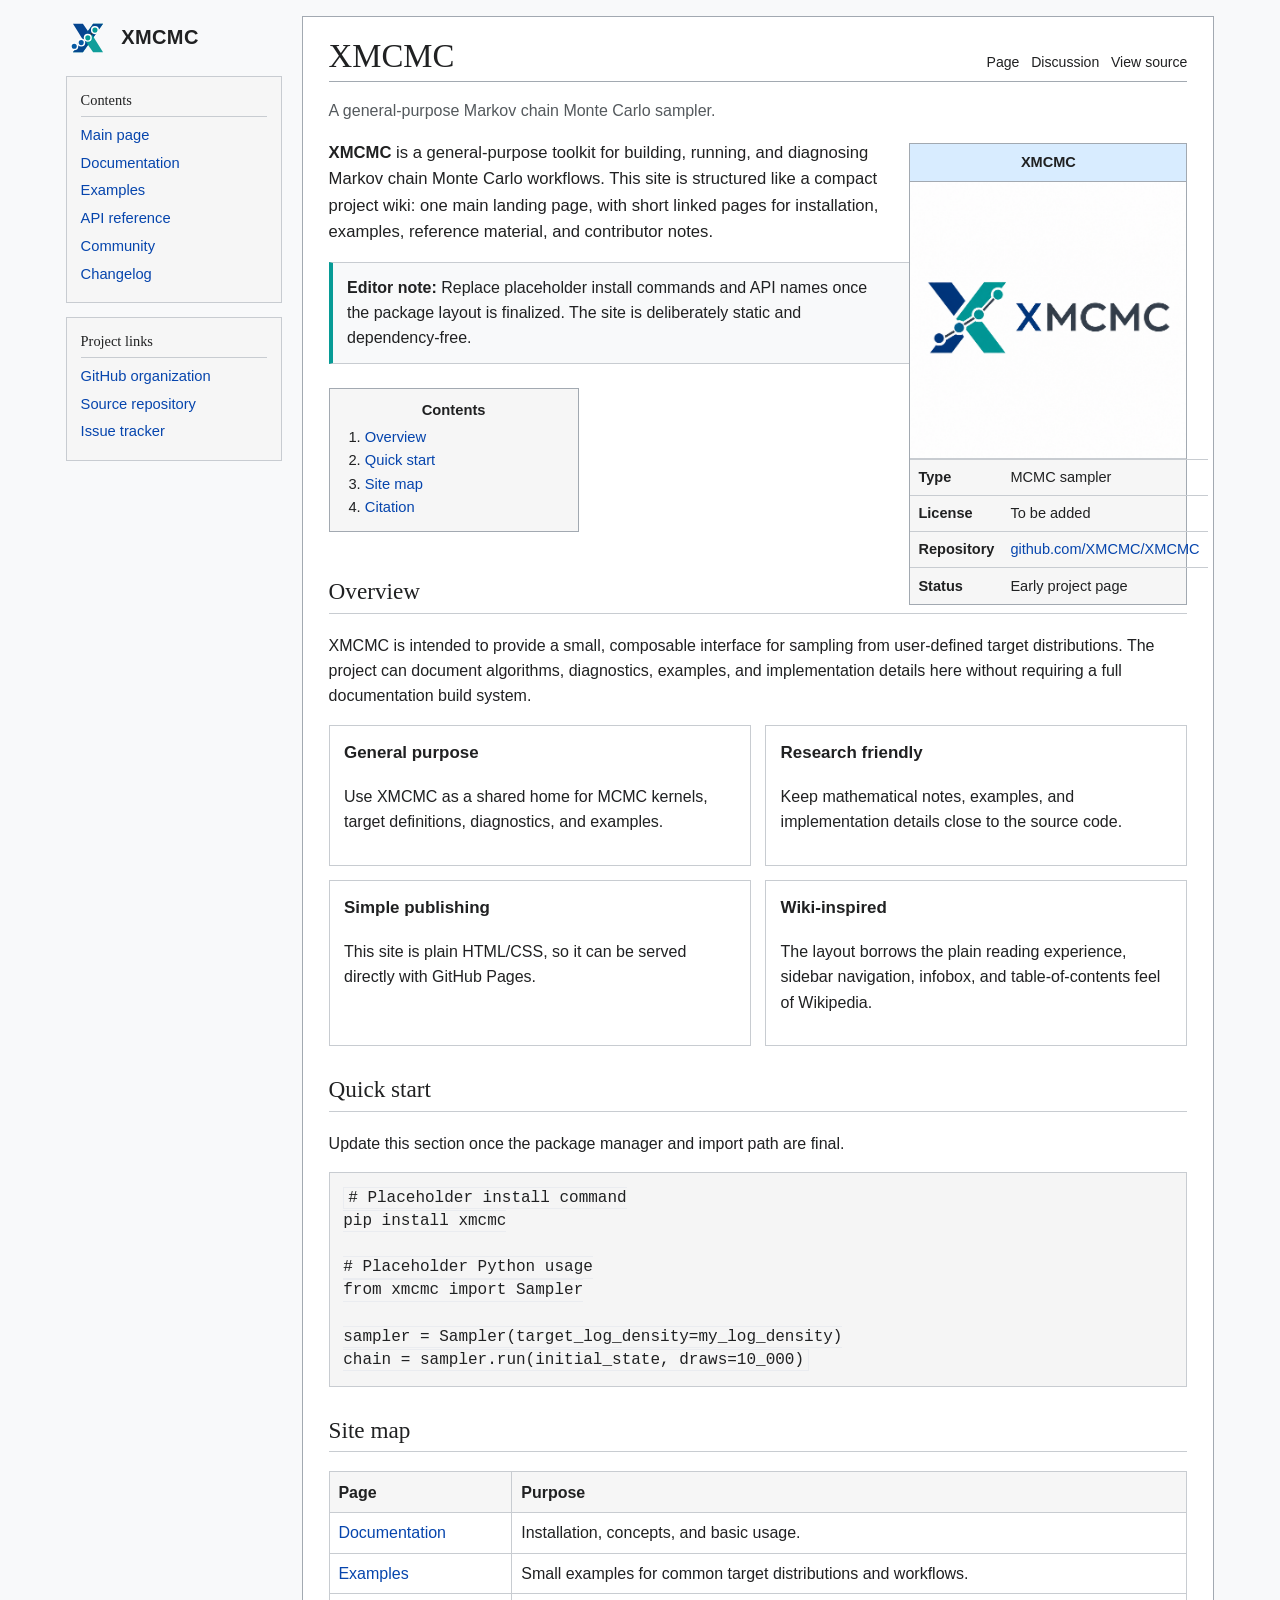
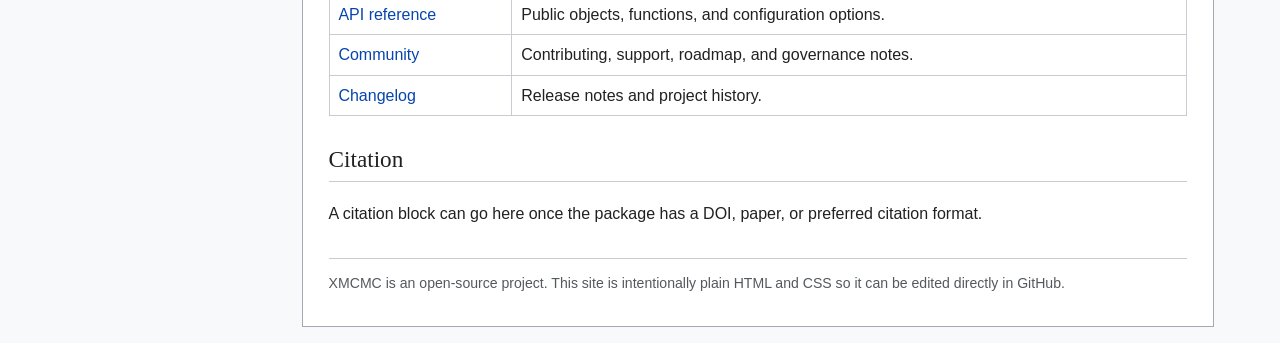
==== index.html @ cd8ca116 "first commit" ====
<!doctype html>
<html lang="en">
<head>
  <meta charset="utf-8">
  <meta name="viewport" content="width=device-width, initial-scale=1">
  <title>Main page - XMCMC</title>
  <meta name="description" content="XMCMC, a general-purpose Markov chain Monte Carlo sampler.">
  <link rel="icon" href="assets/xmcmc-mark.svg" type="image/svg+xml">
  <link rel="stylesheet" href="assets/style.css">
</head>
<body>
  <div class="site-shell">
    
<aside class="sidebar">
  <a class="brand" href="index.html"><img src="assets/xmcmc-mark.svg" alt="XMCMC mark"><strong>XMCMC</strong></a>
  <nav class="navbox" aria-label="Main navigation">
    <h2>Contents</h2>
    <ul>
      <li><a href="index.html">Main page</a></li>
      <li><a href="docs/index.html">Documentation</a></li>
      <li><a href="examples/index.html">Examples</a></li>
      <li><a href="reference/index.html">API reference</a></li>
      <li><a href="community/index.html">Community</a></li>
      <li><a href="changelog/index.html">Changelog</a></li>
    </ul>
  </nav>
  <div class="navbox">
    <h2>Project links</h2>
    <ul>
      <li><a href="https://github.com/XMCMC">GitHub organization</a></li>
      <li><a href="https://github.com/XMCMC/XMCMC">Source repository</a></li>
      <li><a href="https://github.com/XMCMC/XMCMC/issues">Issue tracker</a></li>
    </ul>
  </div>
</aside>
    <main class="content clearfix">
      
<div class="topline"><h1>XMCMC</h1><div class="page-tabs">Page &nbsp; Discussion &nbsp; View source</div></div>
<p class="subtitle">A general-purpose Markov chain Monte Carlo sampler.</p>
<aside class="infobox">
  <div class="infobox-title">XMCMC</div>
  <img src="assets/xmcmc-logo.png" alt="XMCMC logo">
  <table>
    <tr><th>Type</th><td>MCMC sampler</td></tr>
    <tr><th>License</th><td>To be added</td></tr>
    <tr><th>Repository</th><td><a href="https://github.com/XMCMC/XMCMC">github.com/XMCMC/XMCMC</a></td></tr>
    <tr><th>Status</th><td>Early project page</td></tr>
  </table>
</aside>
<p class="lede"><strong>XMCMC</strong> is a general-purpose toolkit for building, running, and diagnosing Markov chain Monte Carlo workflows. This site is structured like a compact project wiki: one main landing page, with short linked pages for installation, examples, reference material, and contributor notes.</p>
<div class="notice"><strong>Editor note:</strong> Replace placeholder install commands and API names once the package layout is finalized. The site is deliberately static and dependency-free.</div>
<nav class="toc" aria-label="Table of contents"><strong>Contents</strong><ol><li><a href="#overview">Overview</a></li><li><a href="#quick-start">Quick start</a></li><li><a href="#site-map">Site map</a></li><li><a href="#citation">Citation</a></li></ol></nav>
<h2 id="overview">Overview</h2>
<p>XMCMC is intended to provide a small, composable interface for sampling from user-defined target distributions. The project can document algorithms, diagnostics, examples, and implementation details here without requiring a full documentation build system.</p>
<div class="grid">
  <section class="card"><h3>General purpose</h3><p>Use XMCMC as a shared home for MCMC kernels, target definitions, diagnostics, and examples.</p></section>
  <section class="card"><h3>Research friendly</h3><p>Keep mathematical notes, examples, and implementation details close to the source code.</p></section>
  <section class="card"><h3>Simple publishing</h3><p>This site is plain HTML/CSS, so it can be served directly with GitHub Pages.</p></section>
  <section class="card"><h3>Wiki-inspired</h3><p>The layout borrows the plain reading experience, sidebar navigation, infobox, and table-of-contents feel of Wikipedia.</p></section>
</div>
<h2 id="quick-start">Quick start</h2>
<p>Update this section once the package manager and import path are final.</p>
<pre><code># Placeholder install command
pip install xmcmc

# Placeholder Python usage
from xmcmc import Sampler

sampler = Sampler(target_log_density=my_log_density)
chain = sampler.run(initial_state, draws=10_000)</code></pre>
<h2 id="site-map">Site map</h2>
<table class="data"><thead><tr><th>Page</th><th>Purpose</th></tr></thead><tbody>
<tr><td><a href="docs/index.html">Documentation</a></td><td>Installation, concepts, and basic usage.</td></tr>
<tr><td><a href="examples/index.html">Examples</a></td><td>Small examples for common target distributions and workflows.</td></tr>
<tr><td><a href="reference/index.html">API reference</a></td><td>Public objects, functions, and configuration options.</td></tr>
<tr><td><a href="community/index.html">Community</a></td><td>Contributing, support, roadmap, and governance notes.</td></tr>
<tr><td><a href="changelog/index.html">Changelog</a></td><td>Release notes and project history.</td></tr>
</tbody></table>
<h2 id="citation">Citation</h2>
<p>A citation block can go here once the package has a DOI, paper, or preferred citation format.</p>

      <footer>XMCMC is an open-source project. This site is intentionally plain HTML and CSS so it can be edited directly in GitHub.</footer>
    </main>
  </div>
</body>
</html>
---- assets/style.css ----
:root {
  --page-bg: #f8f9fa;
  --content-bg: #ffffff;
  --border: #a2a9b1;
  --border-light: #c8ccd1;
  --text: #202122;
  --muted: #54595d;
  --link: #0645ad;
  --link-visited: #0b0080;
  --accent: #079b96;
  --nav-bg: #f6f6f6;
  --code-bg: #f5f5f5;
  --notice-bg: #f8f9fa;
}
* { box-sizing: border-box; }
html { font-size: 16px; }
body {
  margin: 0;
  background: var(--page-bg);
  color: var(--text);
  font-family: -apple-system, BlinkMacSystemFont, "Segoe UI", Roboto, Inter, Helvetica, Arial, sans-serif;
  line-height: 1.58;
}
a { color: var(--link); text-decoration: none; }
a:visited { color: var(--link-visited); }
a:hover { text-decoration: underline; }
.site-shell { max-width: 1180px; margin: 0 auto; display: grid; grid-template-columns: 13.5rem 1fr; gap: 1.25rem; padding: 1rem; }
.sidebar { position: sticky; top: 1rem; align-self: start; font-size: .92rem; }
.brand { display: flex; align-items: center; gap: .7rem; margin-bottom: 1rem; color: var(--text); }
.brand img { width: 44px; height: 44px; border-radius: 8px; }
.brand strong { font-size: 1.25rem; letter-spacing: .02em; }
.navbox { border: 1px solid var(--border-light); background: var(--nav-bg); padding: .75rem .85rem; margin-bottom: .85rem; }
.navbox h2 { font-size: .9rem; margin: 0 0 .45rem; border-bottom: 1px solid var(--border-light); padding-bottom: .25rem; }
.navbox ul { list-style: none; margin: 0; padding: 0; }
.navbox li { margin: .28rem 0; }
.content { min-width: 0; background: var(--content-bg); border: 1px solid var(--border); padding: 1.25rem 1.6rem 2rem; }
.topline { display: flex; justify-content: space-between; gap: 1rem; align-items: baseline; border-bottom: 1px solid var(--border); margin-bottom: 1rem; }
h1 { font-family: Georgia, "Times New Roman", Times, serif; font-weight: 400; font-size: 2.05rem; line-height: 1.2; margin: 0 0 .3rem; }
h2 { font-family: Georgia, "Times New Roman", Times, serif; font-weight: 400; font-size: 1.45rem; border-bottom: 1px solid var(--border-light); padding-bottom: .18rem; margin-top: 1.55rem; }
h3 { font-size: 1.06rem; margin-top: 1.2rem; }
.subtitle { color: var(--muted); margin-top: 0; }
.page-tabs { font-size: .88rem; white-space: nowrap; }
.lede { font-size: 1.04rem; }
.infobox { float: right; width: 278px; margin: .2rem 0 1rem 1.35rem; border: 1px solid var(--border); background: var(--nav-bg); font-size: .91rem; }
.infobox-title { text-align: center; font-weight: 700; background: #d8ecff; padding: .45rem; border-bottom: 1px solid var(--border); }
.infobox img { display: block; width: 100%; background: white; border-bottom: 1px solid var(--border-light); }
.infobox table { width: 100%; border-collapse: collapse; }
.infobox th, .infobox td { padding: .38rem .5rem; border-top: 1px solid var(--border-light); vertical-align: top; }
.infobox th { text-align: left; width: 38%; font-weight: 600; }
.toc { display: inline-block; min-width: 250px; border: 1px solid var(--border); background: var(--nav-bg); padding: .65rem 1rem; margin: .5rem 0 1rem; font-size: .92rem; }
.toc strong { display: block; text-align: center; margin-bottom: .25rem; }
.toc ol { margin: .2rem 0 .1rem 1.2rem; padding: 0; }
.notice { border: 1px solid var(--border-light); border-left: 4px solid var(--accent); background: var(--notice-bg); padding: .75rem .9rem; margin: 1rem 0; }
.grid { display: grid; grid-template-columns: repeat(2, minmax(0, 1fr)); gap: .9rem; }
.card { border: 1px solid var(--border-light); background: #fff; padding: .9rem; }
.card h3 { margin-top: 0; }
pre, code { font-family: ui-monospace, SFMono-Regular, Menlo, Consolas, "Liberation Mono", monospace; }
code { background: var(--code-bg); padding: .08rem .25rem; border: 1px solid #eaecf0; }
pre { overflow-x: auto; background: var(--code-bg); border: 1px solid var(--border-light); padding: .85rem; line-height: 1.45; }
table.data { width: 100%; border-collapse: collapse; margin: .75rem 0; }
table.data th, table.data td { border: 1px solid var(--border-light); padding: .45rem .55rem; text-align: left; }
table.data th { background: var(--nav-bg); }
footer { color: var(--muted); border-top: 1px solid var(--border-light); margin-top: 2rem; padding-top: .8rem; font-size: .88rem; }
.clearfix::after { content: ""; display: block; clear: both; }
@media (max-width: 850px) {
  .site-shell { display: block; padding: .5rem; }
  .sidebar { position: static; margin-bottom: .75rem; }
  .content { padding: 1rem; }
  .infobox { float: none; width: 100%; margin: 0 0 1rem; }
  .grid { grid-template-columns: 1fr; }
  .topline { display: block; }
  .page-tabs { white-space: normal; }
}
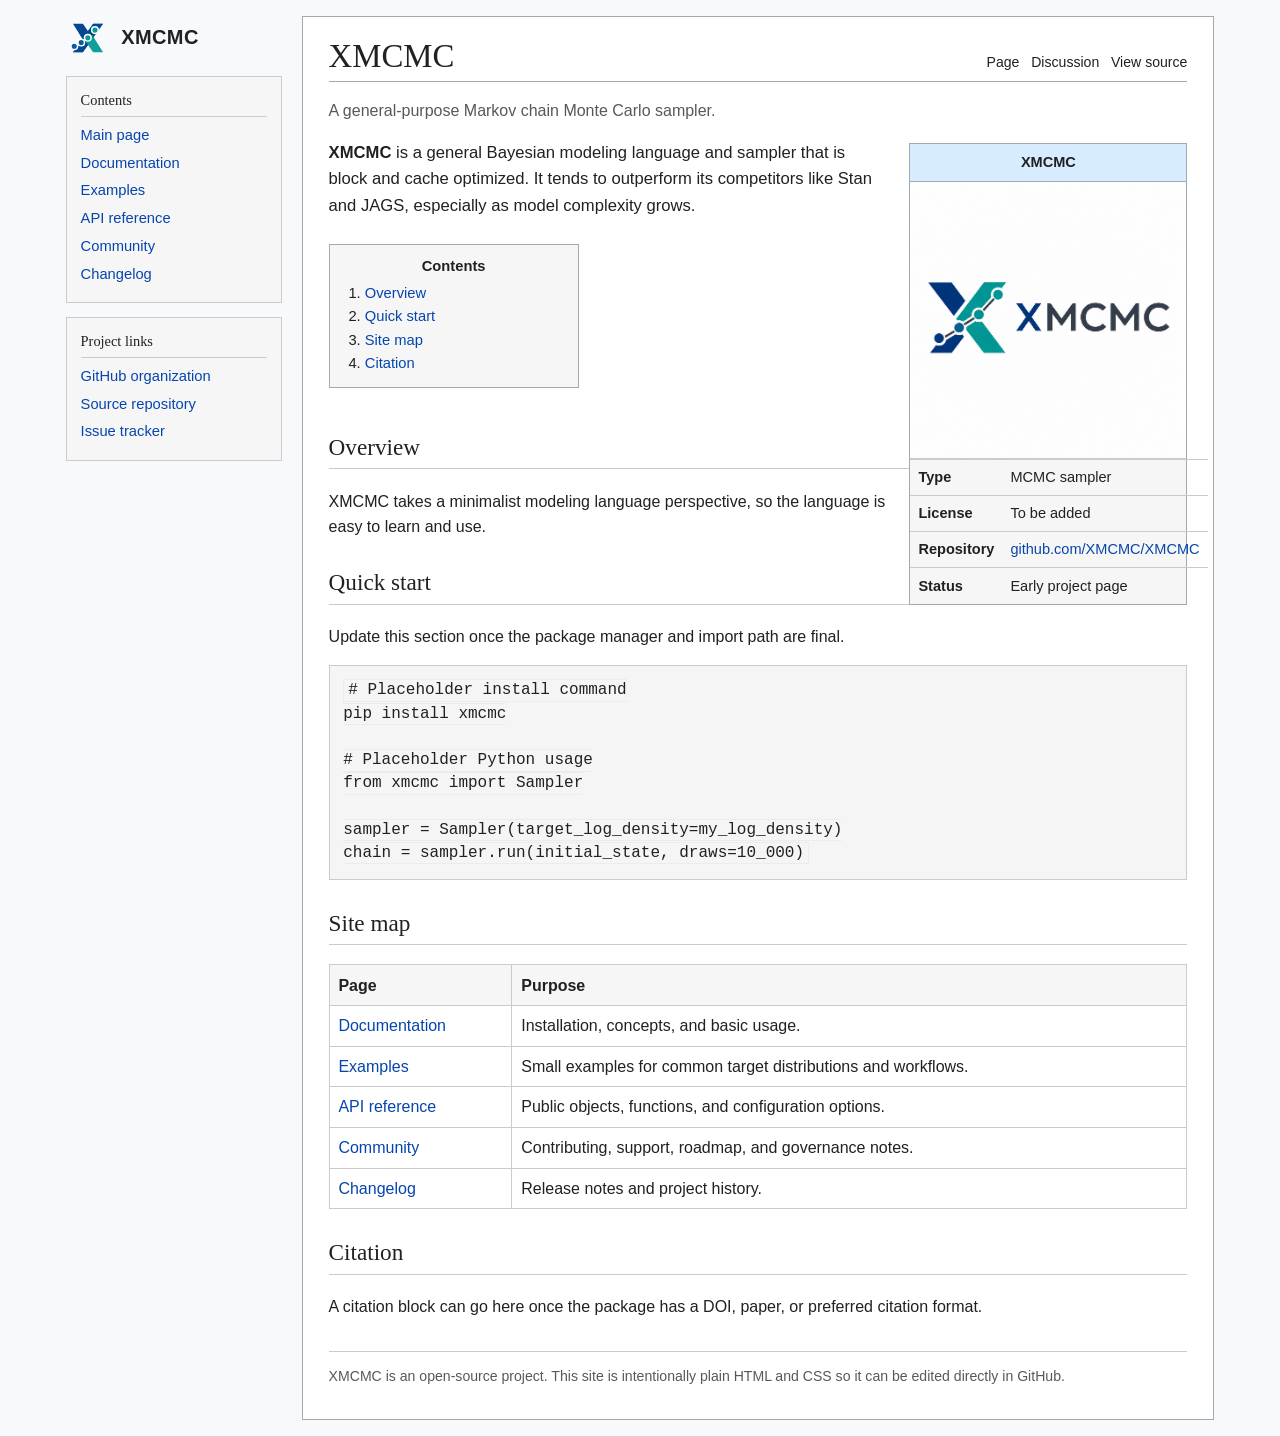
==== commit b433125e: "m:" ====
--- a/index.html
+++ b/index.html
@@ -4,7 +4,7 @@
   <meta charset="utf-8">
   <meta name="viewport" content="width=device-width, initial-scale=1">
   <title>Main page - XMCMC</title>
-  <meta name="description" content="XMCMC, a general-purpose Markov chain Monte Carlo sampler.">
+  <meta name="description" content="XMCMC, a general-purpose Markov chain Monte Carlo sampler with key optimizations making it very fast.">
   <link rel="icon" href="assets/xmcmc-mark.svg" type="image/svg+xml">
   <link rel="stylesheet" href="assets/style.css">
 </head>
@@ -47,17 +47,10 @@
     <tr><th>Status</th><td>Early project page</td></tr>
   </table>
 </aside>
-<p class="lede"><strong>XMCMC</strong> is a general-purpose toolkit for building, running, and diagnosing Markov chain Monte Carlo workflows. This site is structured like a compact project wiki: one main landing page, with short linked pages for installation, examples, reference material, and contributor notes.</p>
-<div class="notice"><strong>Editor note:</strong> Replace placeholder install commands and API names once the package layout is finalized. The site is deliberately static and dependency-free.</div>
+<p class="lede"><strong>XMCMC</strong> is a general Bayesian modeling language and sampler that is block and cache optimized. It tends to outperform its competitors like Stan and JAGS, especially as model complexity grows.</p>
 <nav class="toc" aria-label="Table of contents"><strong>Contents</strong><ol><li><a href="#overview">Overview</a></li><li><a href="#quick-start">Quick start</a></li><li><a href="#site-map">Site map</a></li><li><a href="#citation">Citation</a></li></ol></nav>
 <h2 id="overview">Overview</h2>
-<p>XMCMC is intended to provide a small, composable interface for sampling from user-defined target distributions. The project can document algorithms, diagnostics, examples, and implementation details here without requiring a full documentation build system.</p>
-<div class="grid">
-  <section class="card"><h3>General purpose</h3><p>Use XMCMC as a shared home for MCMC kernels, target definitions, diagnostics, and examples.</p></section>
-  <section class="card"><h3>Research friendly</h3><p>Keep mathematical notes, examples, and implementation details close to the source code.</p></section>
-  <section class="card"><h3>Simple publishing</h3><p>This site is plain HTML/CSS, so it can be served directly with GitHub Pages.</p></section>
-  <section class="card"><h3>Wiki-inspired</h3><p>The layout borrows the plain reading experience, sidebar navigation, infobox, and table-of-contents feel of Wikipedia.</p></section>
-</div>
+<p>XMCMC takes a minimalist modeling language perspective, so the language is easy to learn and use.</p>
 <h2 id="quick-start">Quick start</h2>
 <p>Update this section once the package manager and import path are final.</p>
 <pre><code># Placeholder install command
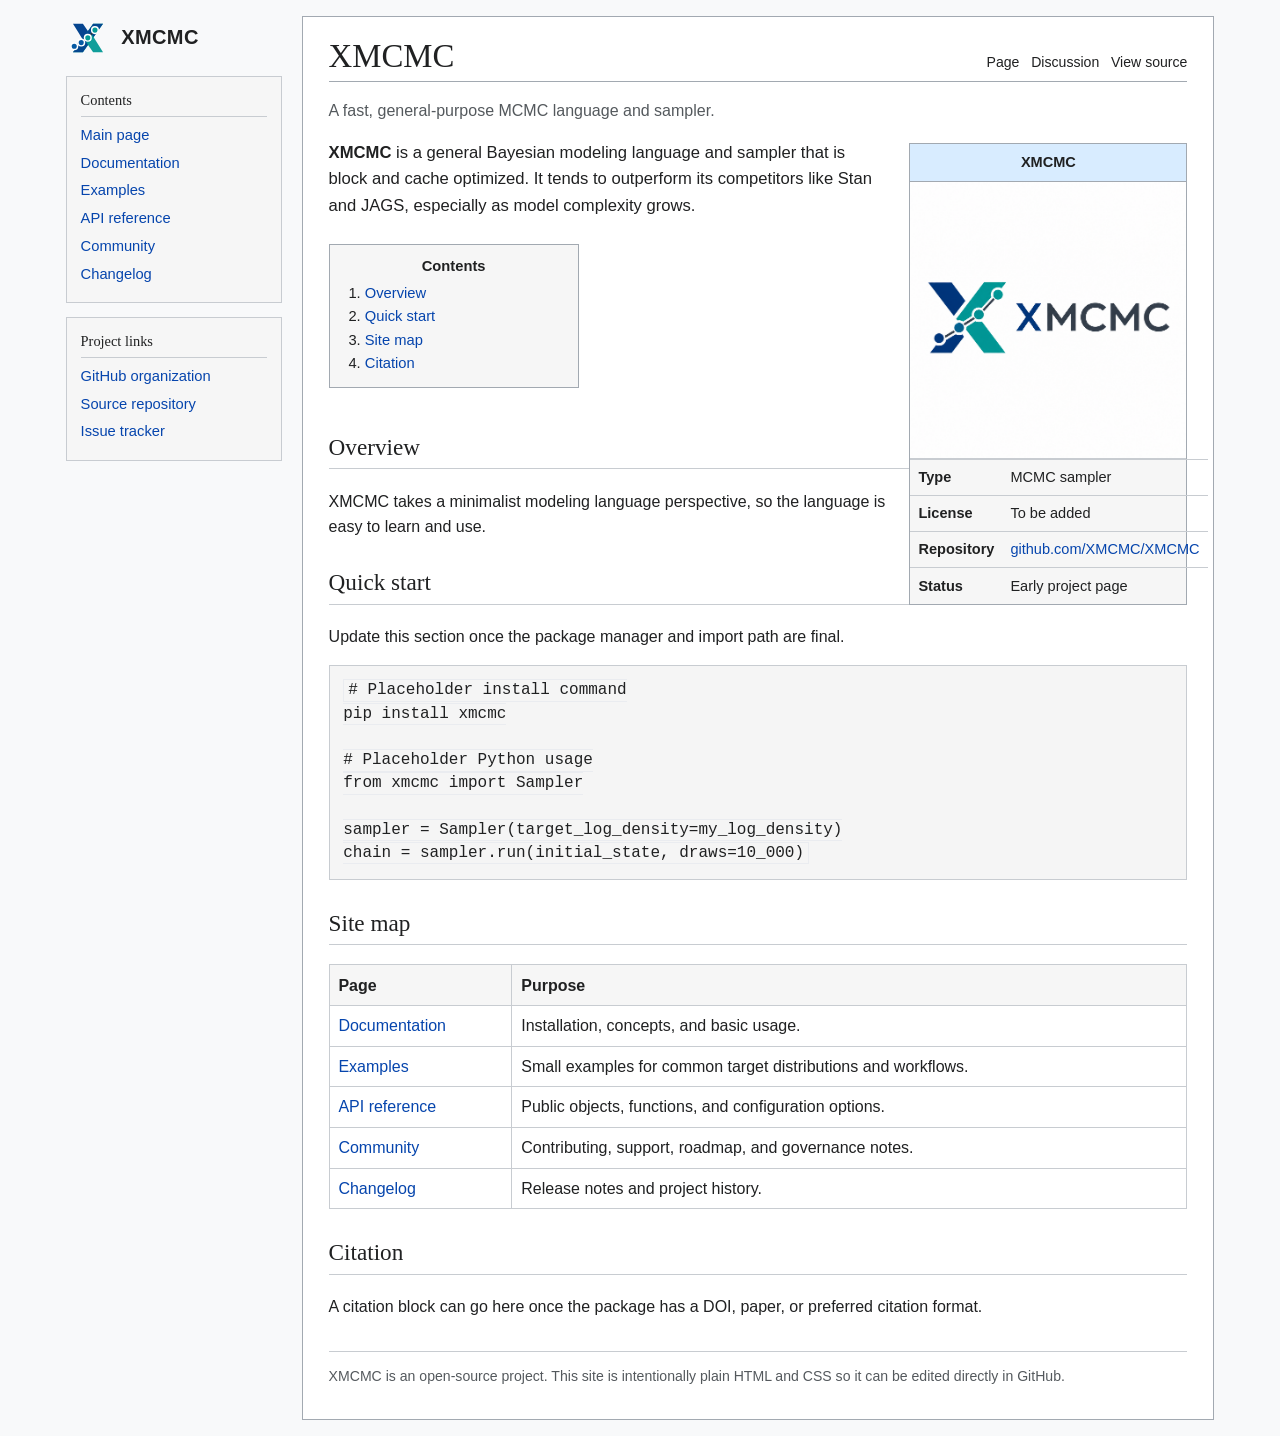
==== commit 5d826a89: "m" ====
--- a/index.html
+++ b/index.html
@@ -36,7 +36,7 @@
     <main class="content clearfix">
       
 <div class="topline"><h1>XMCMC</h1><div class="page-tabs">Page &nbsp; Discussion &nbsp; View source</div></div>
-<p class="subtitle">A general-purpose Markov chain Monte Carlo sampler.</p>
+<p class="subtitle">A fast, general-purpose MCMC language and sampler.</p>
 <aside class="infobox">
   <div class="infobox-title">XMCMC</div>
   <img src="assets/xmcmc-logo.png" alt="XMCMC logo">
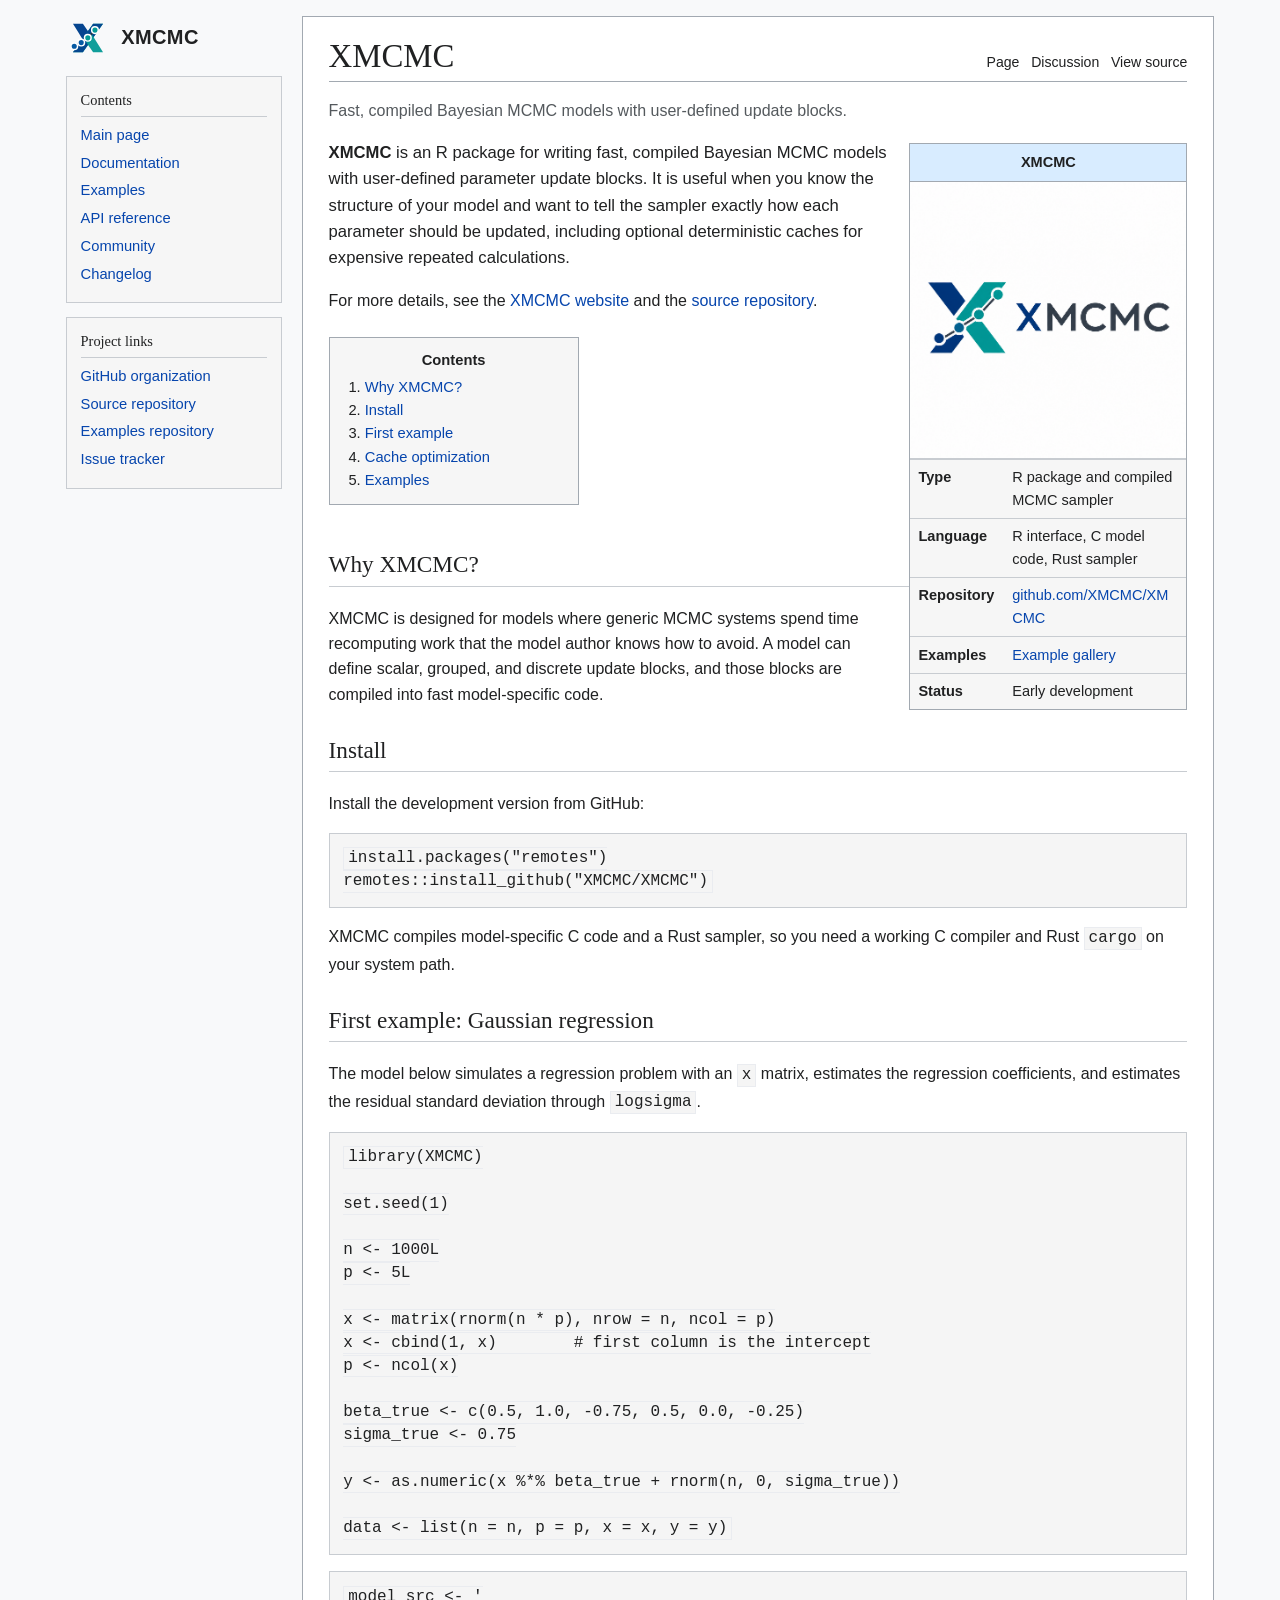
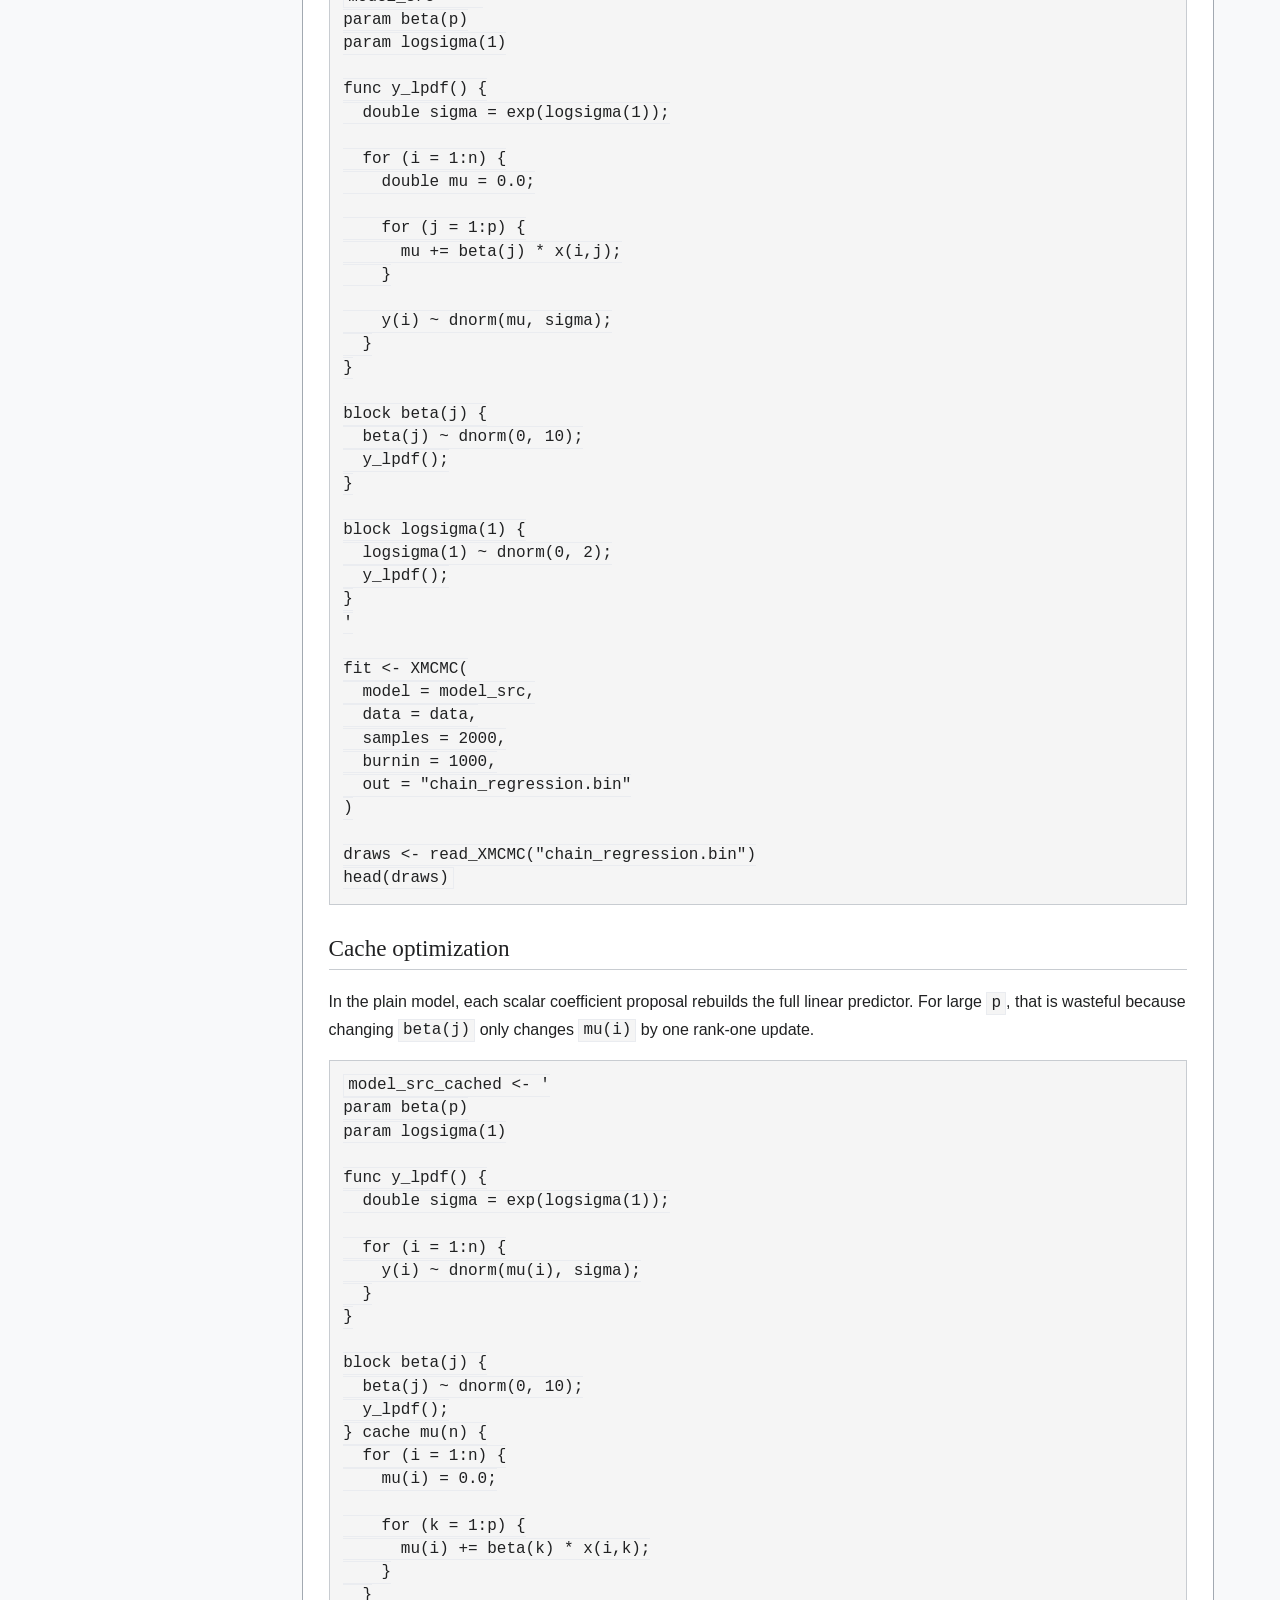
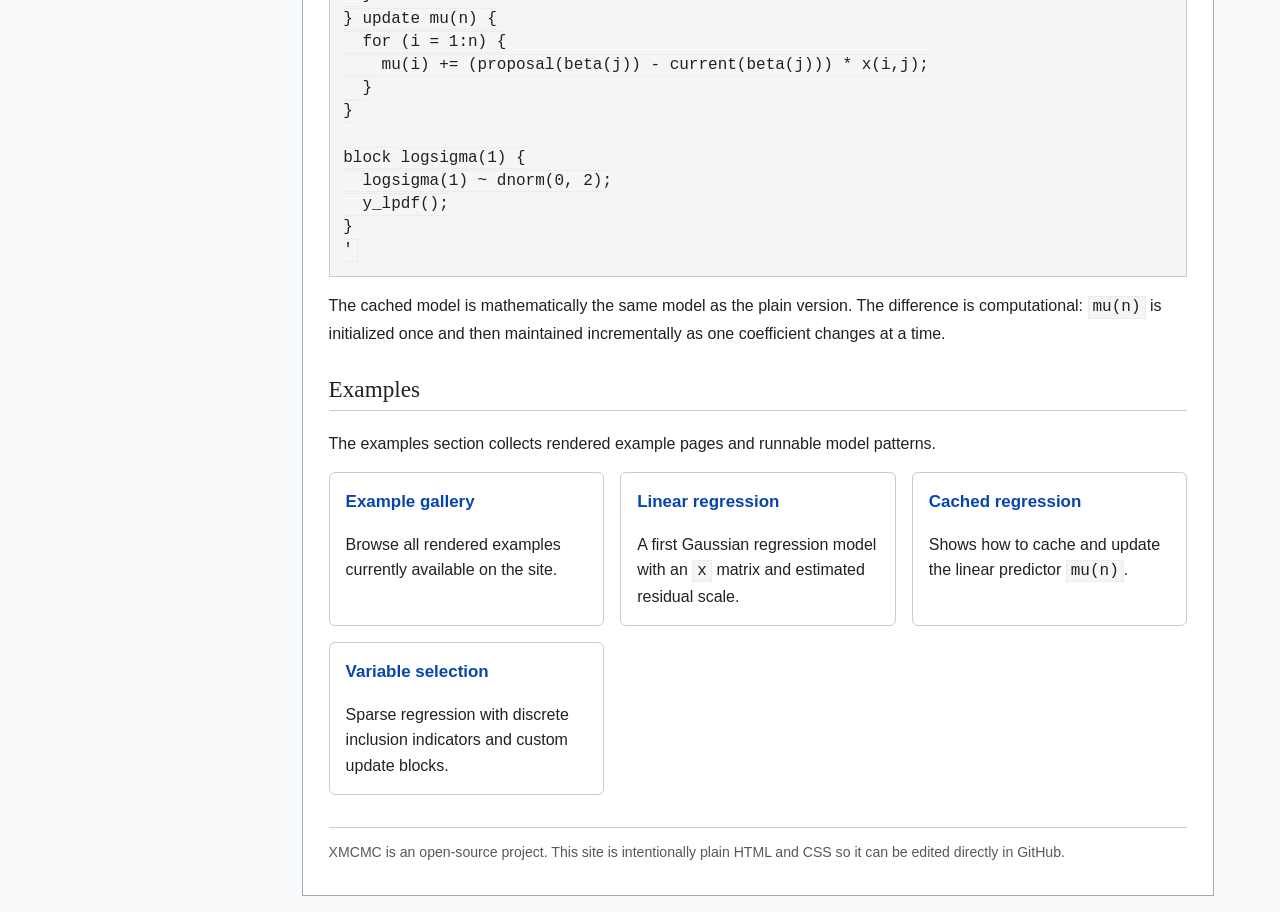
==== commit e4167ca3: "m" ====
--- a/index.html
+++ b/index.html
@@ -3,14 +3,74 @@
 <head>
   <meta charset="utf-8">
   <meta name="viewport" content="width=device-width, initial-scale=1">
-  <title>Main page - XMCMC</title>
-  <meta name="description" content="XMCMC, a general-purpose Markov chain Monte Carlo sampler with key optimizations making it very fast.">
+  <title>XMCMC</title>
+  <meta name="description" content="XMCMC is an R package for writing fast, compiled Bayesian MCMC models with user-defined update blocks and deterministic caches.">
   <link rel="icon" href="assets/xmcmc-mark.svg" type="image/svg+xml">
   <link rel="stylesheet" href="assets/style.css">
+  <style>
+    .infobox {
+      box-sizing: border-box;
+      max-width: 320px;
+      overflow: hidden;
+    }
+
+    .infobox img {
+      box-sizing: border-box;
+      max-width: 100%;
+      height: auto;
+      display: block;
+    }
+
+    .infobox table {
+      box-sizing: border-box;
+      width: 100%;
+      max-width: 100%;
+      table-layout: fixed;
+      border-collapse: collapse;
+    }
+
+    .infobox th,
+    .infobox td {
+      box-sizing: border-box;
+      overflow-wrap: anywhere;
+      word-break: normal;
+    }
+
+    .infobox th {
+      width: 34%;
+    }
+
+    .cards {
+      display: grid;
+      grid-template-columns: repeat(auto-fit, minmax(220px, 1fr));
+      gap: 1rem;
+      margin: 1rem 0;
+    }
+
+    .card {
+      border: 1px solid #c8ccd1;
+      border-radius: 6px;
+      padding: 1rem;
+      background: #fff;
+    }
+
+    .card h3 {
+      margin-top: 0;
+      margin-bottom: 0.4rem;
+    }
+
+    .card p {
+      margin-bottom: 0;
+    }
+
+    .install {
+      margin-top: 0.5rem;
+    }
+  </style>
 </head>
 <body>
   <div class="site-shell">
-    
+
 <aside class="sidebar">
   <a class="brand" href="index.html"><img src="assets/xmcmc-mark.svg" alt="XMCMC mark"><strong>XMCMC</strong></a>
   <nav class="navbox" aria-label="Main navigation">
@@ -29,50 +89,179 @@
     <ul>
       <li><a href="https://github.com/XMCMC">GitHub organization</a></li>
       <li><a href="https://github.com/XMCMC/XMCMC">Source repository</a></li>
+      <li><a href="https://github.com/XMCMC/XMCMC-examples">Examples repository</a></li>
       <li><a href="https://github.com/XMCMC/XMCMC/issues">Issue tracker</a></li>
     </ul>
   </div>
 </aside>
+
     <main class="content clearfix">
-      
+
 <div class="topline"><h1>XMCMC</h1><div class="page-tabs">Page &nbsp; Discussion &nbsp; View source</div></div>
-<p class="subtitle">A fast, general-purpose MCMC language and sampler.</p>
+<p class="subtitle">Fast, compiled Bayesian MCMC models with user-defined update blocks.</p>
+
 <aside class="infobox">
   <div class="infobox-title">XMCMC</div>
   <img src="assets/xmcmc-logo.png" alt="XMCMC logo">
   <table>
-    <tr><th>Type</th><td>MCMC sampler</td></tr>
-    <tr><th>License</th><td>To be added</td></tr>
+    <tr><th>Type</th><td>R package and compiled MCMC sampler</td></tr>
+    <tr><th>Language</th><td>R interface, C model code, Rust sampler</td></tr>
     <tr><th>Repository</th><td><a href="https://github.com/XMCMC/XMCMC">github.com/XMCMC/XMCMC</a></td></tr>
-    <tr><th>Status</th><td>Early project page</td></tr>
+    <tr><th>Examples</th><td><a href="examples/index.html">Example gallery</a></td></tr>
+    <tr><th>Status</th><td>Early development</td></tr>
   </table>
 </aside>
-<p class="lede"><strong>XMCMC</strong> is a general Bayesian modeling language and sampler that is block and cache optimized. It tends to outperform its competitors like Stan and JAGS, especially as model complexity grows.</p>
-<nav class="toc" aria-label="Table of contents"><strong>Contents</strong><ol><li><a href="#overview">Overview</a></li><li><a href="#quick-start">Quick start</a></li><li><a href="#site-map">Site map</a></li><li><a href="#citation">Citation</a></li></ol></nav>
-<h2 id="overview">Overview</h2>
-<p>XMCMC takes a minimalist modeling language perspective, so the language is easy to learn and use.</p>
-<h2 id="quick-start">Quick start</h2>
-<p>Update this section once the package manager and import path are final.</p>
-<pre><code># Placeholder install command
-pip install xmcmc
-
-# Placeholder Python usage
-from xmcmc import Sampler
-
-sampler = Sampler(target_log_density=my_log_density)
-chain = sampler.run(initial_state, draws=10_000)</code></pre>
-<h2 id="site-map">Site map</h2>
-<table class="data"><thead><tr><th>Page</th><th>Purpose</th></tr></thead><tbody>
-<tr><td><a href="docs/index.html">Documentation</a></td><td>Installation, concepts, and basic usage.</td></tr>
-<tr><td><a href="examples/index.html">Examples</a></td><td>Small examples for common target distributions and workflows.</td></tr>
-<tr><td><a href="reference/index.html">API reference</a></td><td>Public objects, functions, and configuration options.</td></tr>
-<tr><td><a href="community/index.html">Community</a></td><td>Contributing, support, roadmap, and governance notes.</td></tr>
-<tr><td><a href="changelog/index.html">Changelog</a></td><td>Release notes and project history.</td></tr>
-</tbody></table>
-<h2 id="citation">Citation</h2>
-<p>A citation block can go here once the package has a DOI, paper, or preferred citation format.</p>
-
-      <footer>XMCMC is an open-source project. This site is intentionally plain HTML and CSS so it can be edited directly in GitHub.</footer>
+
+<p class="lede"><strong>XMCMC</strong> is an R package for writing fast, compiled Bayesian MCMC models with user-defined parameter update blocks. It is useful when you know the structure of your model and want to tell the sampler exactly how each parameter should be updated, including optional deterministic caches for expensive repeated calculations.</p>
+
+<p>For more details, see the <a href="https://xmcmc.github.io">XMCMC website</a> and the <a href="https://github.com/XMCMC/XMCMC">source repository</a>.</p>
+
+<nav class="toc" aria-label="Table of contents">
+  <strong>Contents</strong>
+  <ol>
+    <li><a href="#why-xmcmc">Why XMCMC?</a></li>
+    <li><a href="#install">Install</a></li>
+    <li><a href="#first-example">First example</a></li>
+    <li><a href="#cache-optimization">Cache optimization</a></li>
+    <li><a href="#examples">Examples</a></li>
+  </ol>
+</nav>
+
+<h2 id="why-xmcmc">Why XMCMC?</h2>
+<p>XMCMC is designed for models where generic MCMC systems spend time recomputing work that the model author knows how to avoid. A model can define scalar, grouped, and discrete update blocks, and those blocks are compiled into fast model-specific code.</p>
+
+<h2 id="install">Install</h2>
+<p>Install the development version from GitHub:</p>
+
+<pre class="install"><code>install.packages("remotes")
+remotes::install_github("XMCMC/XMCMC")</code></pre>
+
+<p>XMCMC compiles model-specific C code and a Rust sampler, so you need a working C compiler and Rust <code>cargo</code> on your system path.</p>
+
+<h2 id="first-example">First example: Gaussian regression</h2>
+<p>The model below simulates a regression problem with an <code>x</code> matrix, estimates the regression coefficients, and estimates the residual standard deviation through <code>logsigma</code>.</p>
+
+<pre><code>library(XMCMC)
+
+set.seed(1)
+
+n &lt;- 1000L
+p &lt;- 5L
+
+x &lt;- matrix(rnorm(n * p), nrow = n, ncol = p)
+x &lt;- cbind(1, x)        # first column is the intercept
+p &lt;- ncol(x)
+
+beta_true &lt;- c(0.5, 1.0, -0.75, 0.5, 0.0, -0.25)
+sigma_true &lt;- 0.75
+
+y &lt;- as.numeric(x %*% beta_true + rnorm(n, 0, sigma_true))
+
+data &lt;- list(n = n, p = p, x = x, y = y)</code></pre>
+
+<pre><code>model_src &lt;- '
+param beta(p)
+param logsigma(1)
+
+func y_lpdf() {
+  double sigma = exp(logsigma(1));
+
+  for (i = 1:n) {
+    double mu = 0.0;
+
+    for (j = 1:p) {
+      mu += beta(j) * x(i,j);
+    }
+
+    y(i) ~ dnorm(mu, sigma);
+  }
+}
+
+block beta(j) {
+  beta(j) ~ dnorm(0, 10);
+  y_lpdf();
+}
+
+block logsigma(1) {
+  logsigma(1) ~ dnorm(0, 2);
+  y_lpdf();
+}
+'
+
+fit &lt;- XMCMC(
+  model = model_src,
+  data = data,
+  samples = 2000,
+  burnin = 1000,
+  out = "chain_regression.bin"
+)
+
+draws &lt;- read_XMCMC("chain_regression.bin")
+head(draws)</code></pre>
+
+<h2 id="cache-optimization">Cache optimization</h2>
+<p>In the plain model, each scalar coefficient proposal rebuilds the full linear predictor. For large <code>p</code>, that is wasteful because changing <code>beta(j)</code> only changes <code>mu(i)</code> by one rank-one update.</p>
+
+<pre><code>model_src_cached &lt;- '
+param beta(p)
+param logsigma(1)
+
+func y_lpdf() {
+  double sigma = exp(logsigma(1));
+
+  for (i = 1:n) {
+    y(i) ~ dnorm(mu(i), sigma);
+  }
+}
+
+block beta(j) {
+  beta(j) ~ dnorm(0, 10);
+  y_lpdf();
+} cache mu(n) {
+  for (i = 1:n) {
+    mu(i) = 0.0;
+
+    for (k = 1:p) {
+      mu(i) += beta(k) * x(i,k);
+    }
+  }
+} update mu(n) {
+  for (i = 1:n) {
+    mu(i) += (proposal(beta(j)) - current(beta(j))) * x(i,j);
+  }
+}
+
+block logsigma(1) {
+  logsigma(1) ~ dnorm(0, 2);
+  y_lpdf();
+}
+'</code></pre>
+
+<p>The cached model is mathematically the same model as the plain version. The difference is computational: <code>mu(n)</code> is initialized once and then maintained incrementally as one coefficient changes at a time.</p>
+
+<h2 id="examples">Examples</h2>
+<p>The examples section collects rendered example pages and runnable model patterns.</p>
+
+<div class="cards">
+  <section class="card">
+    <h3><a href="examples/index.html">Example gallery</a></h3>
+    <p>Browse all rendered examples currently available on the site.</p>
+  </section>
+  <section class="card">
+    <h3><a href="examples/linear-regression.html">Linear regression</a></h3>
+    <p>A first Gaussian regression model with an <code>x</code> matrix and estimated residual scale.</p>
+  </section>
+  <section class="card">
+    <h3><a href="examples/cached-regression.html">Cached regression</a></h3>
+    <p>Shows how to cache and update the linear predictor <code>mu(n)</code>.</p>
+  </section>
+  <section class="card">
+    <h3><a href="examples/variable-selection.html">Variable selection</a></h3>
+    <p>Sparse regression with discrete inclusion indicators and custom update blocks.</p>
+  </section>
+</div>
+
+<footer>XMCMC is an open-source project. This site is intentionally plain HTML and CSS so it can be edited directly in GitHub.</footer>
     </main>
   </div>
 </body>
